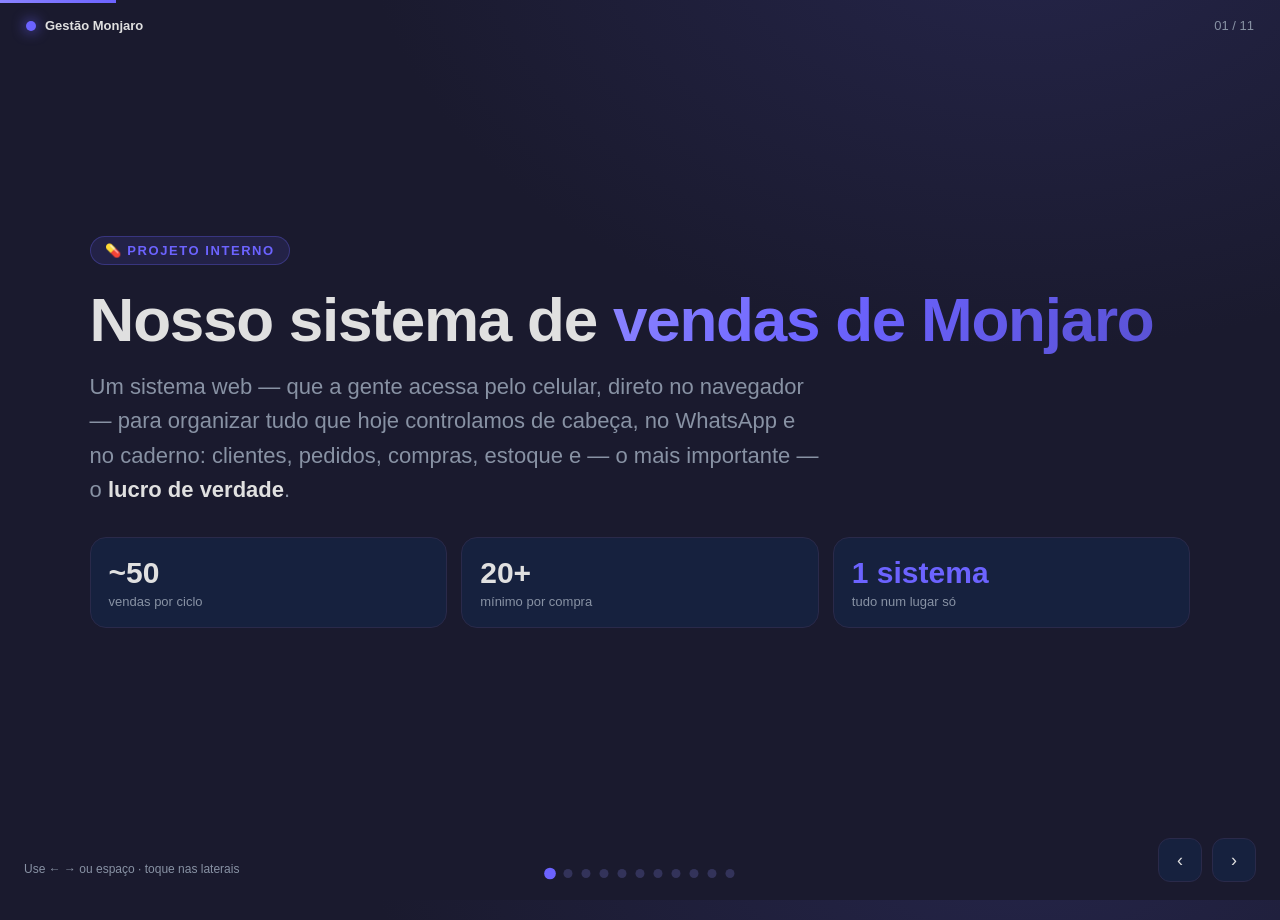
==== apresentacao.html @ 809338de "chore: bootstrap projeto monjaro (specs, esqueleto e apresentação)" ====
<!DOCTYPE html>
<html lang="pt-BR">
<head>
<meta charset="UTF-8">
<meta name="viewport" content="width=device-width, initial-scale=1.0">
<title>Gestão Monjaro — Apresentação do Projeto</title>
<style>
  *{margin:0;padding:0;box-sizing:border-box}
  :root{
    --primary:#6C63FF; --primary-dark:#5A52D5;
    --success:#2ECC71; --warning:#F39C12; --danger:#E74C3C;
    --dark:#1A1A2E; --card:#16213E; --card2:#0F3460;
    --text:#E0E0E0; --muted:#8892A4; --border:#2A2A4A;
  }
  html,body{height:100%}
  body{
    background:radial-gradient(1200px 800px at 80% -10%, #25254a 0%, var(--dark) 55%);
    color:var(--text);
    font-family:-apple-system,BlinkMacSystemFont,'Segoe UI',Roboto,sans-serif;
    overflow:hidden;
  }

  /* ===== Deck ===== */
  .deck{position:relative;height:100vh;width:100vw}
  .slide{
    position:absolute;inset:0;
    display:flex;flex-direction:column;justify-content:center;
    padding:6vh 7vw 10vh;
    opacity:0;transform:translateY(24px) scale(.99);
    transition:opacity .5s ease, transform .5s ease;
    pointer-events:none;
    overflow-y:auto;
  }
  .slide.active{opacity:1;transform:none;pointer-events:auto}
  .slide.active .reveal{animation:rise .6s both}
  .slide.active .reveal:nth-child(2){animation-delay:.06s}
  .slide.active .reveal:nth-child(3){animation-delay:.12s}
  .slide.active .reveal:nth-child(4){animation-delay:.18s}
  .slide.active .reveal:nth-child(5){animation-delay:.24s}
  @keyframes rise{from{opacity:0;transform:translateY(16px)}to{opacity:1;transform:none}}

  .eyebrow{
    display:inline-flex;align-items:center;gap:8px;
    font-size:13px;font-weight:600;letter-spacing:.12em;text-transform:uppercase;
    color:var(--primary);background:rgba(108,99,255,.12);
    border:1px solid rgba(108,99,255,.3);
    padding:6px 14px;border-radius:999px;margin-bottom:22px;width:fit-content;
  }
  h1{font-size:clamp(30px,5.5vw,62px);line-height:1.05;font-weight:800;letter-spacing:-.02em;margin-bottom:18px}
  h2{font-size:clamp(24px,4vw,42px);line-height:1.1;font-weight:800;letter-spacing:-.02em;margin-bottom:14px}
  .lead{font-size:clamp(16px,2.1vw,22px);color:var(--muted);max-width:60ch;line-height:1.55}
  .accent{color:var(--primary)}
  .grad{background:linear-gradient(120deg,#8B84FF,#6C63FF 40%,#5A52D5);-webkit-background-clip:text;background-clip:text;color:transparent}

  /* ===== Cards / grids ===== */
  .grid{display:grid;gap:16px;margin-top:30px}
  .g2{grid-template-columns:repeat(2,1fr)}
  .g3{grid-template-columns:repeat(3,1fr)}
  .g5{grid-template-columns:repeat(5,1fr)}
  .card{
    background:linear-gradient(180deg,rgba(255,255,255,.03),rgba(255,255,255,0));
    border:1px solid var(--border);border-radius:18px;padding:22px;
  }
  .card .ico{font-size:30px;margin-bottom:12px;display:block}
  .card h3{font-size:18px;font-weight:700;margin-bottom:8px}
  .card p{font-size:14.5px;color:var(--muted);line-height:1.5}
  .card.spot{border-color:rgba(108,99,255,.5);background:linear-gradient(180deg,rgba(108,99,255,.12),rgba(108,99,255,.02))}

  ul.clean{list-style:none;margin-top:26px;display:flex;flex-direction:column;gap:14px;max-width:62ch}
  ul.clean li{display:flex;gap:14px;align-items:flex-start;font-size:clamp(15px,2vw,19px);line-height:1.45}
  ul.clean li .b{flex:none;width:26px;height:26px;border-radius:8px;display:grid;place-items:center;font-size:14px;
    background:rgba(108,99,255,.16);border:1px solid rgba(108,99,255,.35);color:#b9b4ff;margin-top:2px}
  .pill{display:inline-block;font-size:12px;font-weight:600;padding:3px 10px;border-radius:999px}
  .pill.green{background:rgba(46,204,113,.18);color:var(--success)}
  .pill.yellow{background:rgba(243,156,18,.18);color:var(--warning)}
  .pill.red{background:rgba(231,76,60,.18);color:var(--danger)}
  .pill.purple{background:rgba(108,99,255,.18);color:var(--primary)}

  .kpis{display:flex;flex-wrap:wrap;gap:14px;margin-top:30px}
  .kpi{flex:1 1 160px;background:var(--card);border:1px solid var(--border);border-radius:16px;padding:18px}
  .kpi .v{font-size:30px;font-weight:800}
  .kpi .l{font-size:13px;color:var(--muted);margin-top:4px}

  /* ===== Phone mockup ===== */
  .split{display:grid;grid-template-columns:1.1fr .9fr;gap:40px;align-items:center}
  .phone{
    justify-self:center;width:268px;height:540px;border-radius:38px;
    background:linear-gradient(160deg,#141b3a,#0d1430);
    border:1px solid #2c2c52;padding:14px;
    box-shadow:0 30px 70px -20px rgba(0,0,0,.7), 0 0 0 6px #0a0f24;
    position:relative;
  }
  .phone .notch{position:absolute;top:14px;left:50%;transform:translateX(-50%);width:120px;height:22px;background:#0a0f24;border-radius:0 0 16px 16px;z-index:3}
  .screen{height:100%;border-radius:26px;overflow:hidden;background:var(--dark);display:flex;flex-direction:column}
  .ph-head{background:linear-gradient(135deg,var(--primary),var(--card2));padding:24px 16px 14px}
  .ph-head .t{font-weight:700;font-size:15px}
  .ph-head .s{font-size:10px;color:rgba(255,255,255,.7)}
  .ph-body{flex:1;padding:12px;overflow:hidden;display:flex;flex-direction:column;gap:9px}
  .ph-card{background:var(--card);border:1px solid var(--border);border-radius:12px;padding:10px 11px}
  .ph-card .row{display:flex;justify-content:space-between;align-items:center}
  .ph-card .nm{font-size:12.5px;font-weight:600}
  .ph-card .sub{font-size:10px;color:var(--muted);margin-top:2px}
  .ph-nav{display:flex;border-top:1px solid var(--border);background:var(--card)}
  .ph-nav div{flex:1;text-align:center;padding:9px 0;font-size:8.5px;color:var(--muted)}
  .ph-nav div.on{color:var(--primary)}
  .ph-nav div .i{display:block;font-size:15px;margin-bottom:2px}

  .flow{display:flex;align-items:center;gap:10px;flex-wrap:wrap;margin-top:28px}
  .flow .step{background:var(--card);border:1px solid var(--border);border-radius:14px;padding:14px 16px;font-size:14.5px;font-weight:600}
  .flow .ar{color:var(--primary);font-size:20px}

  /* ===== Chrome / nav ===== */
  .topbar{position:fixed;top:0;left:0;right:0;display:flex;justify-content:space-between;align-items:center;
    padding:18px 26px;font-size:13px;color:var(--muted);z-index:20}
  .brand{display:flex;align-items:center;gap:9px;font-weight:700;color:var(--text)}
  .brand .dot{width:10px;height:10px;border-radius:50%;background:var(--primary);box-shadow:0 0 14px var(--primary)}
  .progress{position:fixed;top:0;left:0;height:3px;background:linear-gradient(90deg,#8B84FF,#6C63FF);z-index:30;transition:width .4s ease}
  .dots{position:fixed;bottom:22px;left:50%;transform:translateX(-50%);display:flex;gap:9px;z-index:20}
  .dots button{width:9px;height:9px;border-radius:50%;border:none;background:#33335a;cursor:pointer;padding:0;transition:.25s}
  .dots button.on{background:var(--primary);transform:scale(1.3)}
  .arrows{position:fixed;bottom:18px;right:24px;display:flex;gap:10px;z-index:20}
  .arrows button{width:44px;height:44px;border-radius:12px;border:1px solid var(--border);background:var(--card);
    color:var(--text);font-size:18px;cursor:pointer;transition:.2s}
  .arrows button:hover{border-color:var(--primary);color:var(--primary)}
  .hint{position:fixed;bottom:24px;left:24px;font-size:12px;color:var(--muted);z-index:20}
  @media(max-width:820px){
    .g2,.g3,.g5{grid-template-columns:1fr}
    .split{grid-template-columns:1fr;gap:26px}
    .phone{display:none}
    .slide{padding:9vh 7vw 14vh}
  }
</style>
</head>
<body>

<div class="progress" id="progress"></div>
<div class="topbar">
  <div class="brand"><span class="dot"></span> Gestão Monjaro</div>
  <div id="counter">01 / 11</div>
</div>

<div class="deck" id="deck">

  <!-- 1 -->
  <section class="slide active">
    <div class="reveal eyebrow">💊 Projeto interno</div>
    <h1 class="reveal">Nosso sistema de <span class="grad">vendas de Monjaro</span></h1>
    <p class="reveal lead">Um sistema web — que a gente acessa pelo celular, direto no navegador — para organizar tudo que hoje controlamos de cabeça, no WhatsApp e no caderno: clientes, pedidos, compras, estoque e — o mais importante — o <strong style="color:var(--text)">lucro de verdade</strong>.</p>
    <div class="reveal kpis">
      <div class="kpi"><div class="v">~50</div><div class="l">vendas por ciclo</div></div>
      <div class="kpi"><div class="v">20+</div><div class="l">mínimo por compra</div></div>
      <div class="kpi"><div class="v accent">1 sistema</div><div class="l">tudo num lugar só</div></div>
    </div>
  </section>

  <!-- 2 -->
  <section class="slide">
    <div class="reveal eyebrow">O problema hoje</div>
    <h2 class="reveal">A informação está espalhada</h2>
    <p class="reveal lead">E quando está espalhada, a gente perde dinheiro e tempo sem perceber.</p>
    <ul class="clean">
      <li class="reveal"><span class="b">✕</span><div><strong>Recompra esquecida.</strong> Cliente que compra a cada 30 dias some — e a gente só lembra quando ele já comprou de outro.</div></li>
      <li class="reveal"><span class="b">✕</span><div><strong>Lucro no escuro.</strong> Sabemos quanto entrou, mas não quanto cada lote e cada cliente realmente deu de lucro.</div></li>
      <li class="reveal"><span class="b">✕</span><div><strong>Estoque na estimativa.</strong> Quantas unidades ainda temos daquele lote? "Acho que umas tantas."</div></li>
      <li class="reveal"><span class="b">✕</span><div><strong>Pagamentos soltos.</strong> Quem já pagou, quem está devendo, o que falta acertar com o fornecedor.</div></li>
    </ul>
  </section>

  <!-- 3 -->
  <section class="slide">
    <div class="reveal eyebrow">A ideia</div>
    <h2 class="reveal">Um sistema simples, <span class="accent">no celular</span>, feito pra gente</h2>
    <p class="reveal lead">Nada de planilha complicada. Você abre no navegador do celular, vê o que precisa fazer hoje e registra cada venda em segundos.</p>
    <div class="reveal grid g3">
      <div class="card spot"><span class="ico">📱</span><h3>Pensado pro celular</h3><p>Abre no navegador do telefone, do jeito que a gente já trabalha no dia a dia.</p></div>
      <div class="card spot"><span class="ico">⚡</span><h3>Rápido</h3><p>Cadastrar cliente, lançar pedido e dar baixa no estoque em poucos toques.</p></div>
      <div class="card spot"><span class="ico">🔒</span><h3>Privado</h3><p>Acesso protegido por senha. Só a gente entra. Dados guardados com segurança na nuvem.</p></div>
    </div>
  </section>

  <!-- 4 -->
  <section class="slide">
    <div class="reveal eyebrow">O que o sistema controla</div>
    <h2 class="reveal">Cinco áreas, conectadas entre si</h2>
    <div class="reveal grid g5" style="margin-top:34px">
      <div class="card"><span class="ico">🏠</span><h3>Início</h3><p>Resumo do negócio e quem acionar hoje.</p></div>
      <div class="card"><span class="ico">👤</span><h3>Clientes</h3><p>Nome, contato e de quanto em quanto tempo compram.</p></div>
      <div class="card"><span class="ico">🧾</span><h3>Pedidos</h3><p>Cada venda, com pagamento e entrega.</p></div>
      <div class="card"><span class="ico">📦</span><h3>Lotes</h3><p>As compras do fornecedor e o estoque.</p></div>
      <div class="card"><span class="ico">💰</span><h3>Financeiro</h3><p>Lucro por lote e por cliente.</p></div>
    </div>
    <p class="reveal lead" style="margin-top:30px">Tudo se conversa: o pedido baixa do lote, o lote vira custo, o custo cruza com a venda e mostra o <span class="accent">lucro real</span>.</p>
  </section>

  <!-- 5 -->
  <section class="slide">
    <div class="reveal eyebrow">Diferencial 1</div>
    <h2 class="reveal">O sistema avisa quem está na hora de recomprar</h2>
    <p class="reveal lead">Cada cliente tem uma frequência (ex.: compra a cada 30 dias). O sistema calcula sozinho e <strong style="color:var(--text)">avisa 10 dias antes</strong> — com o botão do WhatsApp já pronto pra chamar.</p>
    <div class="reveal grid g3" style="margin-top:30px">
      <div class="card"><span class="pill red">Atrasado</span><p style="margin-top:12px">Passou da data esperada. Acionar agora.</p></div>
      <div class="card"><span class="pill yellow">Em 10 dias</span><p style="margin-top:12px">Está chegando a hora. Já dá pra avisar.</p></div>
      <div class="card"><span class="pill green">Tranquilo</span><p style="margin-top:12px">Ainda tem tempo. Sem precisar agir.</p></div>
    </div>
    <p class="reveal lead" style="margin-top:26px">👉 Resultado: <strong style="color:var(--text)">a gente para de perder venda</strong> por esquecimento.</p>
  </section>

  <!-- 6 -->
  <section class="slide">
    <div class="reveal eyebrow">Diferencial 2</div>
    <h2 class="reveal">Lucro de verdade — por lote e por cliente</h2>
    <p class="reveal lead">O sistema cruza o que pagamos na compra com o que vendemos. Aí dá pra responder o que importa:</p>
    <div class="reveal grid g2" style="margin-top:28px">
      <div class="card spot">
        <h3>📦 Lucro por lote</h3>
        <p>Aquele lote de 20 unidades já se pagou? Quanto ainda falta vender pra virar lucro?</p>
      </div>
      <div class="card spot">
        <h3>👤 Lucro por cliente</h3>
        <p>Quais clientes dão mais retorno? Quanto cada um já rendeu de verdade?</p>
      </div>
    </div>
    <div class="reveal kpis">
      <div class="kpi"><div class="v" style="color:var(--success)">R$ +</div><div class="l">lucro líquido consolidado</div></div>
      <div class="kpi"><div class="v" style="color:var(--warning)">R$</div><div class="l">a receber dos clientes</div></div>
      <div class="kpi"><div class="v accent">R$</div><div class="l">investido nos lotes</div></div>
    </div>
  </section>

  <!-- 7 -->
  <section class="slide">
    <div class="reveal eyebrow">Estoque</div>
    <h2 class="reveal">O estoque se controla sozinho</h2>
    <ul class="clean">
      <li class="reveal"><span class="b">①</span><div>Registramos a compra de um <strong>lote</strong> (sempre 20 ou mais — abaixo disso o sistema avisa que não compensa).</div></li>
      <li class="reveal"><span class="b">②</span><div>Cada <strong>venda</strong> é ligada a um lote e <strong>baixa automaticamente</strong> do estoque.</div></li>
      <li class="reveal"><span class="b">③</span><div>A qualquer momento você vê <strong>quanto ainda resta</strong> de cada lote, sem chute.</div></li>
    </ul>
    <p class="reveal lead" style="margin-top:24px">Sem planilha paralela, sem contar na mão. O número está sempre certo.</p>
  </section>

  <!-- 8 -->
  <section class="slide">
    <div class="reveal eyebrow">Como vai ser usar</div>
    <div class="split">
      <div>
        <h2 class="reveal">Abriu o sistema, já sabe o que fazer</h2>
        <ul class="clean" style="margin-top:20px">
          <li class="reveal"><span class="b">🏠</span><div>A tela inicial mostra <strong>quem acionar</strong> e o resumo do negócio.</div></li>
          <li class="reveal"><span class="b">💬</span><div>Um toque abre o <strong>WhatsApp</strong> com a mensagem pronta.</div></li>
          <li class="reveal"><span class="b">➕</span><div>Lançar venda, cadastrar cliente ou compra: tudo em <strong>poucos toques</strong>.</div></li>
        </ul>
      </div>
      <div class="reveal phone">
        <div class="notch"></div>
        <div class="screen">
          <div class="ph-head"><div class="t">Gestão Monjaro</div><div class="s">Acionar nos próximos 10 dias</div></div>
          <div class="ph-body">
            <div class="ph-card"><div class="row"><div><div class="nm">Ana</div><div class="sub">recompra em 2 dias</div></div><span class="pill yellow">Alerta</span></div></div>
            <div class="ph-card"><div class="row"><div><div class="nm">Bruno</div><div class="sub">atrasado há 3 dias</div></div><span class="pill red">Atrasado</span></div></div>
            <div class="ph-card"><div class="row"><div><div class="nm">Carla</div><div class="sub">recompra em 8 dias</div></div><span class="pill yellow">Alerta</span></div></div>
            <div class="ph-card"><div class="row"><div><div class="nm">Lote #003</div><div class="sub">12 de 20 disponíveis</div></div><span class="pill purple">Estoque</span></div></div>
          </div>
          <div class="ph-nav">
            <div class="on"><span class="i">🏠</span>Início</div>
            <div><span class="i">👤</span>Clientes</div>
            <div><span class="i">🧾</span>Pedidos</div>
            <div><span class="i">📦</span>Lotes</div>
            <div><span class="i">💰</span>Financ.</div>
          </div>
        </div>
      </div>
    </div>
  </section>

  <!-- 9 -->
  <section class="slide">
    <div class="reveal eyebrow">Tranquilidade</div>
    <h2 class="reveal">Simples pra usar, seguro pra confiar</h2>
    <div class="reveal grid g3" style="margin-top:30px">
      <div class="card"><span class="ico">🔑</span><h3>Acesso com senha</h3><p>Só quem tem a senha entra. Nada fica aberto pra qualquer um.</p></div>
      <div class="card"><span class="ico">☁️</span><h3>Dados na nuvem</h3><p>Tudo guardado num banco de dados profissional, com backup. Perdeu o celular? Os dados continuam lá.</p></div>
      <div class="card"><span class="ico">🛡️</span><h3>Privacidade dos clientes</h3><p>Contatos e valores protegidos — é informação nossa e dos clientes, tratada com cuidado.</p></div>
    </div>
    <p class="reveal lead" style="margin-top:26px">Sem mensalidade de ferramenta cara: roda numa estrutura enxuta e barata.</p>
  </section>

  <!-- 10 -->
  <section class="slide">
    <div class="reveal eyebrow">Onde estamos</div>
    <h2 class="reveal">Planejamento pronto. Agora é construir.</h2>
    <div class="reveal flow">
      <div class="step" style="border-color:rgba(46,204,113,.5)">✅ Ideia e regras</div>
      <span class="ar">→</span>
      <div class="step" style="border-color:rgba(46,204,113,.5)">✅ Projeto desenhado</div>
      <span class="ar">→</span>
      <div class="step" style="border-color:rgba(108,99,255,.6);color:var(--primary)">⏳ Construção do sistema</div>
      <span class="ar">→</span>
      <div class="step">🚀 Usar no dia a dia</div>
    </div>
    <ul class="clean" style="margin-top:30px">
      <li class="reveal"><span class="b">✓</span><div>Já definimos <strong>tudo que o sistema faz</strong> e como cada parte funciona.</div></li>
      <li class="reveal"><span class="b">✓</span><div>O <strong>visual e as telas</strong> já estão desenhados (é o que você viu aqui).</div></li>
      <li class="reveal"><span class="b">→</span><div>Próximo passo: <strong>montar as telas</strong> e ligar no banco de dados. Depois, testar com vendas reais.</div></li>
    </ul>
  </section>

  <!-- 11 -->
  <section class="slide">
    <div class="reveal eyebrow">Em uma frase</div>
    <h1 class="reveal">Vender mais, <span class="grad">sem esquecer ninguém</span> — e enxergando o lucro de verdade.</h1>
    <p class="reveal lead">Um sistema nosso, acessado pelo celular, que organiza clientes, pedidos, compras e estoque, avisa a hora de recomprar e mostra, lote a lote, cliente a cliente, quanto a gente está ganhando.</p>
    <div class="reveal" style="margin-top:34px;display:flex;gap:12px;flex-wrap:wrap">
      <span class="pill purple" style="font-size:14px;padding:9px 16px">💬 Bora revisar juntas?</span>
      <span class="pill green" style="font-size:14px;padding:9px 16px">📱 Gestão Monjaro</span>
    </div>
  </section>

</div>

<div class="dots" id="dots"></div>
<div class="arrows">
  <button id="prev" aria-label="Anterior">‹</button>
  <button id="next" aria-label="Próximo">›</button>
</div>
<div class="hint">Use ← → ou espaço · toque nas laterais</div>

<script>
  const slides=[...document.querySelectorAll('.slide')];
  const dotsBox=document.getElementById('dots');
  const counter=document.getElementById('counter');
  const progress=document.getElementById('progress');
  let i=0;

  slides.forEach((_,n)=>{
    const b=document.createElement('button');
    b.addEventListener('click',()=>go(n));
    dotsBox.appendChild(b);
  });
  const dots=[...dotsBox.children];

  function go(n){
    i=Math.max(0,Math.min(slides.length-1,n));
    slides.forEach((s,n2)=>s.classList.toggle('active',n2===i));
    dots.forEach((d,n2)=>d.classList.toggle('on',n2===i));
    const pad=x=>String(x).padStart(2,'0');
    counter.textContent=`${pad(i+1)} / ${pad(slides.length)}`;
    progress.style.width=((i+1)/slides.length*100)+'%';
  }
  const next=()=>go(i+1), prev=()=>go(i-1);
  document.getElementById('next').onclick=next;
  document.getElementById('prev').onclick=prev;
  window.addEventListener('keydown',e=>{
    if(['ArrowRight','ArrowDown',' ','PageDown'].includes(e.key)){e.preventDefault();next()}
    if(['ArrowLeft','ArrowUp','PageUp'].includes(e.key)){e.preventDefault();prev()}
    if(e.key==='Home')go(0); if(e.key==='End')go(slides.length-1);
  });
  // toque/clique nas laterais (mobile)
  let x0=null;
  document.getElementById('deck').addEventListener('click',e=>{
    if(e.target.closest('button')||e.target.closest('.phone'))return;
    (e.clientX > window.innerWidth*0.5) ? next() : prev();
  });
  addEventListener('touchstart',e=>x0=e.touches[0].clientX,{passive:true});
  addEventListener('touchend',e=>{
    if(x0===null)return;const dx=e.changedTouches[0].clientX-x0;
    if(Math.abs(dx)>50){dx<0?next():prev()} x0=null;
  });
  go(0);
</script>
</body>
</html>
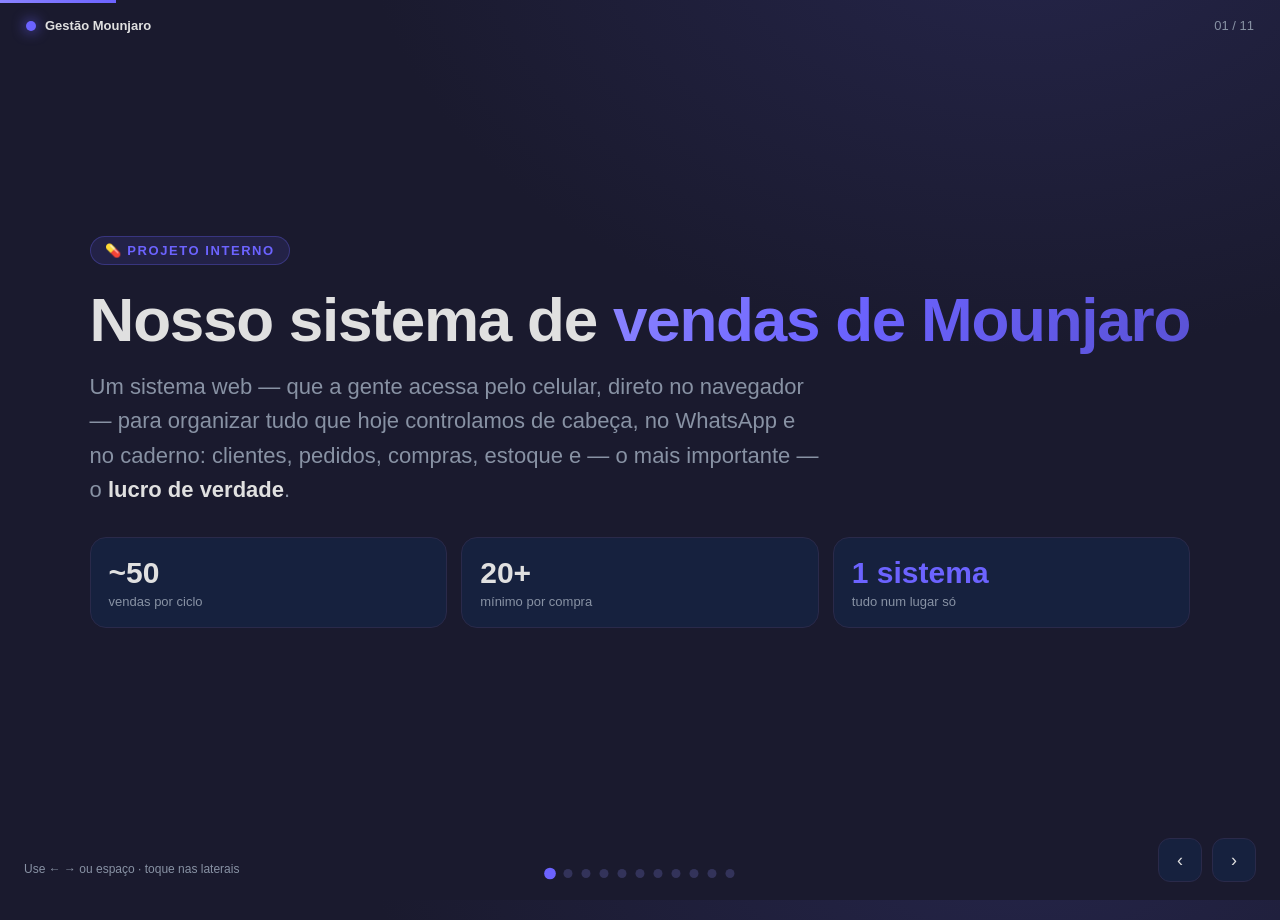
==== commit b23fc554: "feat: renomear marca para Mounjaro (grafia correta) + domínio próprio Todo texto visível, docs e nom" ====
--- a/apresentacao.html
+++ b/apresentacao.html
@@ -3,7 +3,7 @@
 <head>
 <meta charset="UTF-8">
 <meta name="viewport" content="width=device-width, initial-scale=1.0">
-<title>Gestão Monjaro — Apresentação do Projeto</title>
+<title>Gestão Mounjaro — Apresentação do Projeto</title>
 <style>
   *{margin:0;padding:0;box-sizing:border-box}
   :root{
@@ -135,7 +135,7 @@
 
 <div class="progress" id="progress"></div>
 <div class="topbar">
-  <div class="brand"><span class="dot"></span> Gestão Monjaro</div>
+  <div class="brand"><span class="dot"></span> Gestão Mounjaro</div>
   <div id="counter">01 / 11</div>
 </div>
 
@@ -144,7 +144,7 @@
   <!-- 1 -->
   <section class="slide active">
     <div class="reveal eyebrow">💊 Projeto interno</div>
-    <h1 class="reveal">Nosso sistema de <span class="grad">vendas de Monjaro</span></h1>
+    <h1 class="reveal">Nosso sistema de <span class="grad">vendas de Mounjaro</span></h1>
     <p class="reveal lead">Um sistema web — que a gente acessa pelo celular, direto no navegador — para organizar tudo que hoje controlamos de cabeça, no WhatsApp e no caderno: clientes, pedidos, compras, estoque e — o mais importante — o <strong style="color:var(--text)">lucro de verdade</strong>.</p>
     <div class="reveal kpis">
       <div class="kpi"><div class="v">~50</div><div class="l">vendas por ciclo</div></div>
@@ -254,7 +254,7 @@
       <div class="reveal phone">
         <div class="notch"></div>
         <div class="screen">
-          <div class="ph-head"><div class="t">Gestão Monjaro</div><div class="s">Acionar nos próximos 10 dias</div></div>
+          <div class="ph-head"><div class="t">Gestão Mounjaro</div><div class="s">Acionar nos próximos 10 dias</div></div>
           <div class="ph-body">
             <div class="ph-card"><div class="row"><div><div class="nm">Ana</div><div class="sub">recompra em 2 dias</div></div><span class="pill yellow">Alerta</span></div></div>
             <div class="ph-card"><div class="row"><div><div class="nm">Bruno</div><div class="sub">atrasado há 3 dias</div></div><span class="pill red">Atrasado</span></div></div>
@@ -312,7 +312,7 @@
     <p class="reveal lead">Um sistema nosso, acessado pelo celular, que organiza clientes, pedidos, compras e estoque, avisa a hora de recomprar e mostra, lote a lote, cliente a cliente, quanto a gente está ganhando.</p>
     <div class="reveal" style="margin-top:34px;display:flex;gap:12px;flex-wrap:wrap">
       <span class="pill purple" style="font-size:14px;padding:9px 16px">💬 Bora revisar juntas?</span>
-      <span class="pill green" style="font-size:14px;padding:9px 16px">📱 Gestão Monjaro</span>
+      <span class="pill green" style="font-size:14px;padding:9px 16px">📱 Gestão Mounjaro</span>
     </div>
   </section>
 
